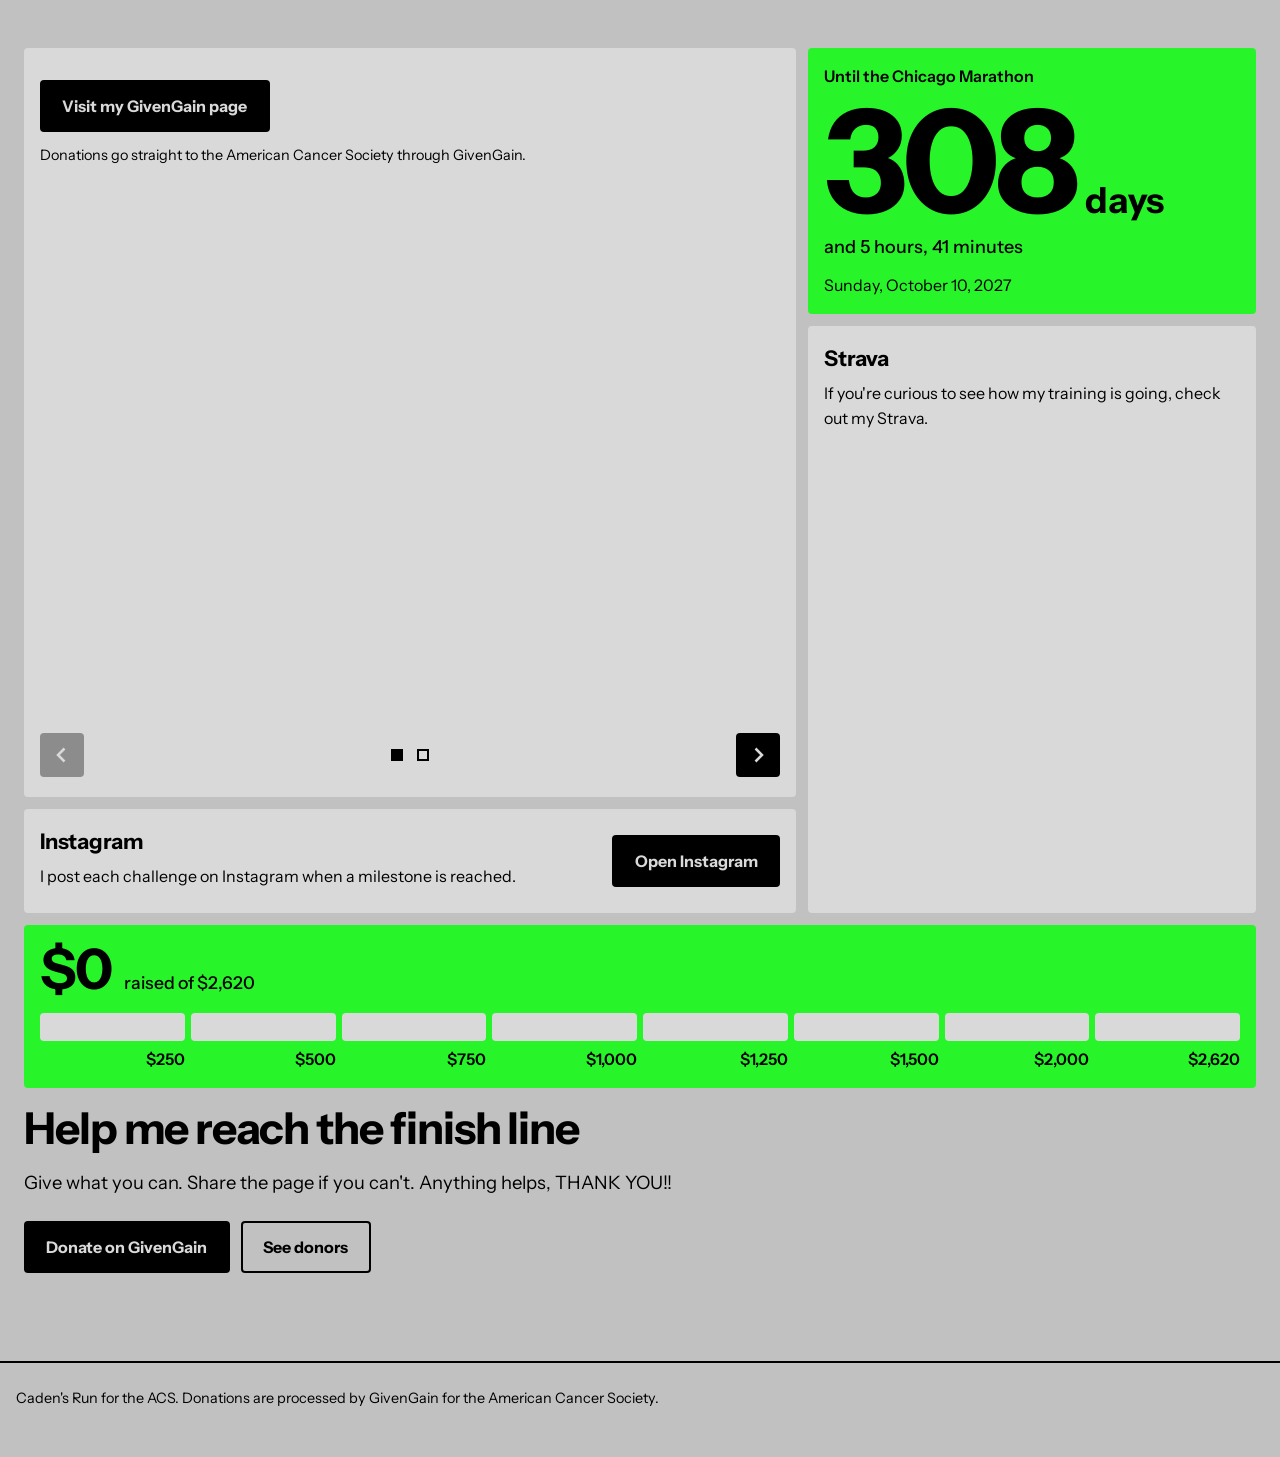
==== index.html @ f699114c "donor link, remove comments" ====
<!DOCTYPE html>
<html lang="en">
<head>
  <meta charset="utf-8">
  <meta name="viewport" content="width=device-width, initial-scale=1">
  <title>Caden's Run for the ACS</title>
  <meta name="description" content="I'm running the 2027 Chicago Marathon to raise money for the American Cancer Society. Help me go the distance.">
  <meta name="theme-color" content="#C1C1C1">
  <link rel="preconnect" href="https://fonts.googleapis.com">
  <link rel="preconnect" href="https://fonts.gstatic.com" crossorigin>
  <link href="https://fonts.googleapis.com/css2?family=Instrument+Sans:wght@400;500;600;700&display=swap" rel="stylesheet">
  <link rel="icon" href="assets/images/icons/snail_favicon.png" type="image/png">
  <link rel="stylesheet" href="css/styles.css">
</head>
<body>
  <main id="top">
    <h1 class="sr">Caden's Run for the ACS</h1>

    <div class="dash" id="dash">

      <section class="panel olive countdown" aria-label="Countdown to race day">
        <p class="cd-label">Until the Chicago Marathon</p>
        <p class="cd-days"><span id="cd-days">0</span> <span class="cd-unit" id="cd-unit">days</span></p>
        <p class="cd-rest" id="cd-rest"></p>
        <p class="cd-date">Sunday, October 10, 2027</p>
      </section>

      <section class="panel carousel-panel" aria-label="Fundraiser and challenges">
        <div class="track" id="track" tabindex="0">

          <div class="slide slide-give" id="slide-give">
            <div class="widget">
              <givengain-project project-id="137724" theme="light" color-theme="emerald" api-url="https://partnerapi.givengain.com"></givengain-project>
            </div>
            <a class="btn" data-page href="#">Visit my GivenGain page</a>
            <p class="fine">Donations go straight to the American Cancer Society through GivenGain.</p>
          </div>

          <div class="slide slide-challenges" id="slide-challenges">
            <h2 class="slide-title">Milestone challenges</h2>
            <p class="slide-lead">Hit a number and I take on the challenge.</p>
            <ol class="clist" id="clist"></ol>
          </div>

        </div>
        <div class="carousel-controls" id="controls">
          <button type="button" class="ctl" id="prev" aria-label="Previous slide">
            <svg width="20" height="20" viewBox="0 0 20 20" aria-hidden="true"><path d="M12.5 3.5 6 10l6.5 6.5" fill="none" stroke="currentColor" stroke-width="2.5"/></svg>
          </button>
          <div class="dots" id="dots"></div>
          <button type="button" class="ctl" id="next" aria-label="Next slide">
            <svg width="20" height="20" viewBox="0 0 20 20" aria-hidden="true"><path d="M7.5 3.5 14 10l-6.5 6.5" fill="none" stroke="currentColor" stroke-width="2.5"/></svg>
          </button>
        </div>
      </section>

      <section class="panel olive progress" aria-labelledby="progress-h">
        <h2 class="sr" id="progress-h">Fundraising progress</h2>
        <p class="progress-top"><strong class="raised-amt" data-raised>$0</strong> <span class="raised-of">raised of <span data-goal>$0</span></span></p>
        <ol class="segments" id="segments"></ol>
        <div class="vwrap" id="vwrap" tabindex="0" role="region" aria-label="Milestone challenges and progress">
          <ol class="vlist" id="vlist"></ol>
        </div>
      </section>

      <section class="panel feed strava" id="strava-panel" aria-labelledby="strava-h">
        <h2 class="feed-title" id="strava-h">Strava</h2>
        <p class="feed-note">If you're curious to see how my training is going, check out my Strava.</p>
        <div class="feed-embed" id="strava-embed"></div>
        <a class="feed-card" id="strava-card" href="#" target="_blank" rel="noopener">
          <span class="feed-card-title">Open Strava</span>
          <span class="feed-card-sub">My latest runs</span>
        </a>
      </section>

      <section class="panel insta" id="insta-panel" aria-labelledby="insta-h">
        <div class="insta-text">
          <h2 class="feed-title" id="insta-h">Instagram</h2>
          <p class="feed-note">I post each challenge on Instagram when a milestone is reached.</p>
          <p class="insta-setup" id="insta-setup"p>
        </div>
        <a class="btn" id="insta-btn" href="#" target="_blank" rel="noopener">Open Instagram</a>
      </section>

    </div>

    <section class="final">
      <h2>Help me reach the finish line</h2>
      <p>Give what you can. Share the page if you can't. Anything helps, THANK YOU!!</p>
      <a class="btn" data-donate href="#">Donate on GivenGain</a>
      <a class="btn btn-alt" data-page href="#">See donors</a>
    </section>
  </main>

  <footer>
    <p>Caden's Run for the ACS. Donations are processed by GivenGain for the American Cancer Society.</p>
  </footer>

  <script src="https://widgetplayground.givengain.com/givengain-widgets.js" defer></script>
  <script src="js/config.js"></script>
  <script src="js/main.js"></script>
</body>
</html>
---- css/styles.css ----
/* Colors and font come from the Figma file. */
:root {
  --olive: #27F52A;
  --grey: #C1C1C1;
  --panel: #D9D9D9;
  --ink: #000000;
  --gap: 0.75rem;
  --radius: 4px;
}

*, *::before, *::after { box-sizing: border-box; }
[hidden] { display: none !important; }

html { scroll-behavior: smooth; }
@media (prefers-reduced-motion: reduce) {
  html { scroll-behavior: auto; }
  *, *::before, *::after { transition: none !important; animation: none !important; }
}

body {
  margin: 0;
  background: var(--grey);
  color: var(--ink);
  font-family: "Instrument Sans", system-ui, -apple-system, "Segoe UI", Roboto, sans-serif;
  font-size: 1rem;
  line-height: 1.55;
  -webkit-text-size-adjust: 100%;
}

h1, h2, h3, p { margin: 0; }
a { color: inherit; }
img { display: block; max-width: 100%; }
ol { margin: 0; padding: 0; list-style: none; }
button { font: inherit; color: inherit; }

:focus-visible { outline: 3px solid var(--ink); outline-offset: 3px; }

/* One scrollbar style everywhere: black thumb, clear track.
   It matches the progress list on mobile and also reaches inside the GivenGain widget. */
.vwrap, .slide, givengain-project { scrollbar-color: var(--ink) transparent; }
givengain-project { --scrollbar-thumb: var(--ink); --scrollbar-track: transparent; }

.sr {
  position: absolute;
  width: 1px;
  height: 1px;
  overflow: hidden;
  clip: rect(0 0 0 0);
  white-space: nowrap;
}

main { max-width: 82rem; margin: 0 auto; padding: 3rem calc(var(--gap) * 2) calc(var(--gap) * 2); }

/* ---------- Dashboard grid (mobile: one column, in DOM order) ---------- */
.dash { display: grid; gap: var(--gap); grid-template-columns: minmax(0, 1fr); }
.panel { background: var(--panel); padding: 1rem; min-width: 0; }
.olive { background: var(--olive); }

/* ---------- Buttons ---------- */
.btn {
  display: inline-block;
  background: var(--ink);
  color: var(--panel);
  padding: 0.85rem 1.4rem;
  font-weight: 700;
  text-decoration: none;
  transition: background 0.15s, color 0.15s;
}
.btn:hover { background: var(--olive); color: var(--ink); }
.btn[aria-disabled="true"] { opacity: 0.4; cursor: not-allowed; }
.btn[aria-disabled="true"]:hover { background: var(--ink); color: var(--panel); }
.fine { margin-top: 0.75rem; font-size: 0.9rem; }

/* ---------- Countdown ---------- */
.countdown { display: flex; flex-direction: column; gap: 0.25rem; }
.cd-label { font-weight: 600; }
.cd-days {
  display: flex;
  align-items: baseline;
  gap: 0.6rem;
  font-weight: 700;
  font-size: clamp(5.5rem, 26vw, 9rem);
  line-height: 0.95;
  letter-spacing: -0.04em;
}
.cd-unit { font-size: clamp(1.5rem, 5vw, 2.25rem); letter-spacing: -0.01em; }
.cd-rest { font-size: 1.125rem; font-weight: 500; }
.cd-date { margin-top: 0.5rem; }

/* ---------- Carousel ---------- */
.carousel-panel { padding: 0; display: flex; flex-direction: column; }
.track {
  display: flex;
  overflow-x: auto;
  scroll-snap-type: x mandatory;
  scrollbar-width: none;
  overscroll-behavior-x: contain;
}
.track::-webkit-scrollbar { display: none; }
.slide {
  flex: 0 0 100%;
  min-width: 0;
  padding: 1rem;
  scroll-snap-align: start;
  scroll-snap-stop: always;
}
.widget { margin-bottom: 1rem; }
givengain-project { display: block; }

.slide-title { font-size: clamp(1.6rem, 4vw, 2.1rem); font-weight: 700; letter-spacing: -0.02em; line-height: 1.1; }
.slide-lead { margin-top: 0.35rem; }

.clist { margin-top: 1rem; }
.citem {
  display: grid;
  grid-template-columns: 5.5rem minmax(0, 1fr);
  gap: 1rem;
  padding: 0.9rem 0;
  border-top: 2px solid var(--ink);
}
.c-amount { font-size: 1.35rem; font-weight: 700; line-height: 1.2; }
.c-title { font-weight: 700; }
.c-status { margin-top: 0.2rem; font-weight: 600; }

.carousel-controls { display: flex; align-items: center; justify-content: space-between; padding: 0.5rem 1rem 1rem; }
.ctl {
  display: grid;
  place-items: center;
  width: 2.75rem;
  height: 2.75rem;
  padding: 0;
  border: 0;
  background: var(--ink);
  color: var(--panel);
  cursor: pointer;
}
.ctl:hover:not(:disabled) { background: var(--olive); color: var(--ink); }
.ctl:disabled { opacity: 0.35; cursor: default; }
.dots { display: flex; gap: 0.15rem; }
.dot { position: relative; width: 1.5rem; height: 1.5rem; padding: 0; border: 0; background: none; cursor: pointer; }
.dot::before { content: ""; position: absolute; inset: 0.375rem; border: 2px solid var(--ink); }
.dot[aria-current="true"]::before { background: var(--ink); }

/* The challenges slide is desktop only. On mobile the progress bar lists them. */
.slide-challenges { display: none; }

/* ---------- Progress ---------- */
.progress-top { display: flex; align-items: baseline; flex-wrap: wrap; gap: 0.2rem 0.75rem; margin-bottom: 1rem; }
.raised-amt { font-size: clamp(2.5rem, 9vw, 3.5rem); font-weight: 700; letter-spacing: -0.03em; line-height: 1; }
.raised-of { font-weight: 500; font-size: 1.1rem; }

.segments { display: none; }

.vwrap { max-height: 28rem; overflow-y: auto; padding-right: 0.5rem; }
.vlist { display: flex; flex-direction: column; }
.vitem { display: grid; grid-template-columns: 1.25rem minmax(0, 1fr); gap: 1rem; padding-bottom: 0.375rem; }
.rail { position: relative; min-height: 6rem; background: var(--panel); }
.rail-fill { position: absolute; top: 0; left: 0; right: 0; height: 0; background: var(--ink); transition: height 0.9s ease-out; }
.v-body { padding-bottom: 1rem; }
.v-amount { font-size: 1.5rem; font-weight: 700; line-height: 1.1; letter-spacing: -0.01em; }
.v-title { margin-top: 0.15rem; font-size: 1.125rem; font-weight: 700; }
.v-desc { margin-top: 0.15rem; }
.v-status { margin-top: 0.35rem; font-weight: 600; }

/* ---------- Strava ---------- */
.feed-title { font-size: 1.35rem; font-weight: 700; letter-spacing: -0.01em; }
.feed-note { margin-top: 0.35rem; }
.feed-embed { margin-top: 0.75rem; }
.feed-embed:empty { display: none; }
.feed-embed iframe { display: block; width: 100%; border: 0; }
.feed-card {
  display: flex;
  flex-direction: column;
  gap: 0.15rem;
  margin-top: 1rem;
  padding: 1rem;
  background: var(--ink);
  color: var(--panel);
  text-decoration: none;
  transition: background 0.15s, color 0.15s;
}
.feed-card:hover { background: var(--olive); color: var(--ink); }
.feed-card-title { font-size: 1.25rem; font-weight: 700; }
.feed.has-embed .feed-card { display: none; }

/* ---------- Instagram button ---------- */
.insta { display: flex; flex-wrap: wrap; align-items: center; justify-content: space-between; gap: 1rem; }
.insta-text { flex: 1 1 16rem; min-width: 0; }
.insta-setup { margin-top: 0.5rem; font-weight: 600; }

/* ---------- Closing ---------- */
.story, .final { max-width: 46rem; margin: 0 auto; padding: 3.5rem 1rem; }
.story h2, .final h2 { margin-bottom: 1rem; font-size: clamp(1.9rem, 5vw, 2.75rem); font-weight: 700; letter-spacing: -0.025em; line-height: 1.1; }
.story p { font-size: 1.15rem; max-width: 40rem; }
.final p { margin-bottom: 1.5rem; font-size: 1.15rem; }
.final { padding-top: 1rem; padding-bottom: 4rem; }

footer { max-width: 82rem; margin: 0 auto; padding: 1.5rem 1rem 3rem; font-size: 0.9rem; border-top: 2px solid var(--ink); }

/* ---------- Desktop: your Figma layout ---------- */
@media (min-width: 70rem) {
  .dash {
    grid-template-columns: minmax(0, 1fr) 28rem;
    grid-template-rows: auto 1fr auto auto;
    grid-template-areas:
      "carousel countdown"
      "carousel strava"
      "insta    strava"
      "progress progress";
  }
  .dash.no-insta {
    grid-template-rows: auto 1fr auto;
    grid-template-areas:
      "carousel countdown"
      "carousel strava"
      "progress progress";
  }
  .countdown { grid-area: countdown; }
  .carousel-panel { grid-area: carousel; position: relative; min-height: 34rem; }
  .strava { grid-area: strava; }
  .insta { grid-area: insta; }
  .progress { grid-area: progress; }

  /* The carousel fills its grid area without making the rows taller. */
  .track { position: absolute; inset: 0 0 4.25rem 0; }
  .slide { overflow-y: auto; }
  .carousel-controls { position: absolute; left: 0; right: 0; bottom: 0; height: 4.25rem; padding-top: 0; }
  .slide-challenges { display: block; }

  /* Segmented bar replaces the vertical list. Challenges stay in the carousel. */
  .segments { display: flex; gap: 0.375rem; }
  .seg { flex: 1 1 0; min-width: 0; }
  .seg-bar { height: 1.75rem; background: var(--panel); }
  .seg-fill { height: 100%; width: 0; background: var(--ink); transition: width 0.9s ease-out; }
  .seg-label { display: block; margin-top: 0.4rem; text-align: right; font-weight: 600; }
  .vwrap { display: none; }
}

/* ---------- Slightly rounded corners ---------- */
.panel, .btn, .ctl, .feed-card, .seg-bar, .seg-fill, .rail, .rail-fill, .feed-embed iframe { border-radius: var(--radius); }

/* Final section sits on the left edge, in line with the panels. */
.final { margin: 0; padding-left: 0; padding-right: 0; text-align: left; }

/* The track only moves sideways. */
.track { overflow-y: hidden; }
@media (min-width: 70rem) { .track { overflow-y: hidden; } }

/* ---------- Secondary button ---------- */
.btn-alt { background: transparent; color: var(--ink); box-shadow: inset 0 0 0 2px var(--ink); }
.btn-alt:hover { background: var(--ink); color: var(--panel); }
.final .btn + .btn { margin-left: 0.5rem; }
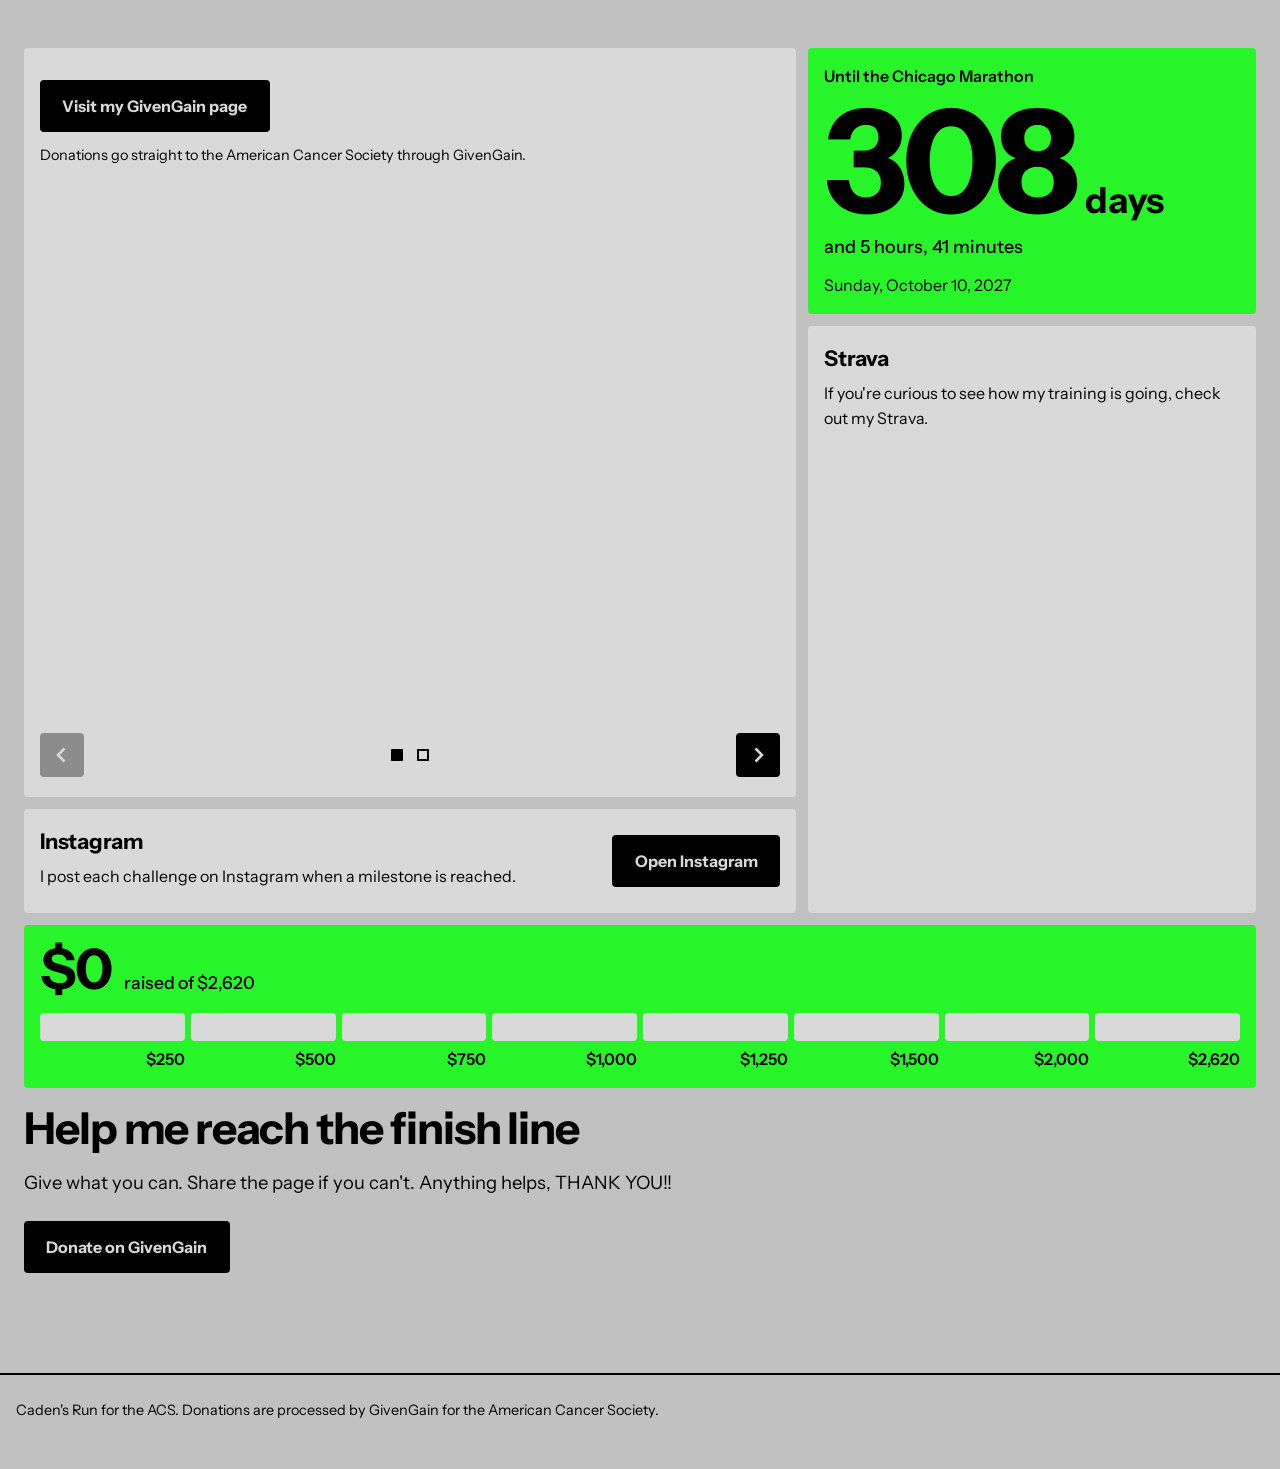
==== commit 1f5bca56: "button beat me tonight" ====
--- a/index.html
+++ b/index.html
@@ -88,7 +88,6 @@
       <h2>Help me reach the finish line</h2>
       <p>Give what you can. Share the page if you can't. Anything helps, THANK YOU!!</p>
       <a class="btn" data-donate href="#">Donate on GivenGain</a>
-      <a class="btn btn-alt" data-page href="#">See donors</a>
     </section>
   </main>
 
--- a/css/styles.css
+++ b/css/styles.css
@@ -246,7 +246,4 @@
 .track { overflow-y: hidden; }
 @media (min-width: 70rem) { .track { overflow-y: hidden; } }
 
-/* ---------- Secondary button ---------- */
-.btn-alt { background: transparent; color: var(--ink); box-shadow: inset 0 0 0 2px var(--ink); }
-.btn-alt:hover { background: var(--ink); color: var(--panel); }
-.final .btn + .btn { margin-left: 0.5rem; }
+.final .btn { margin: 0 0.75rem 0.75rem 0; }
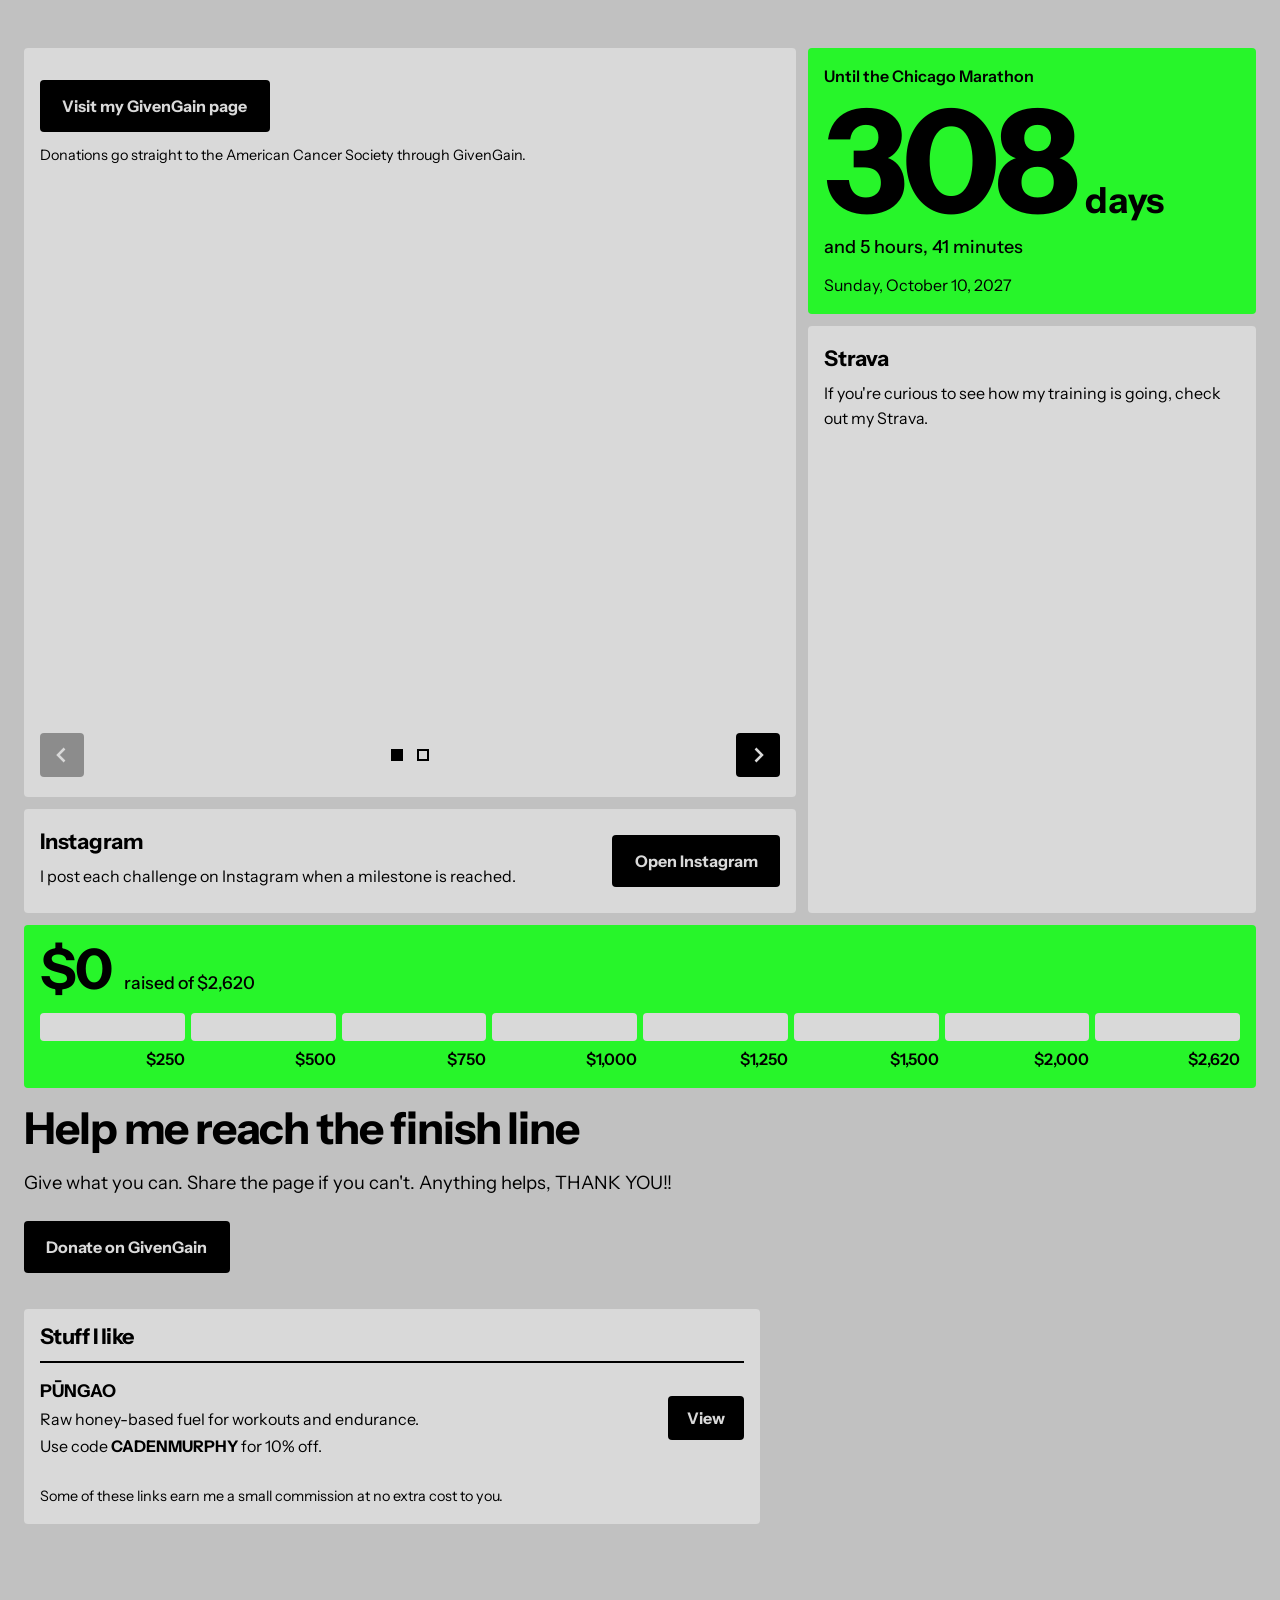
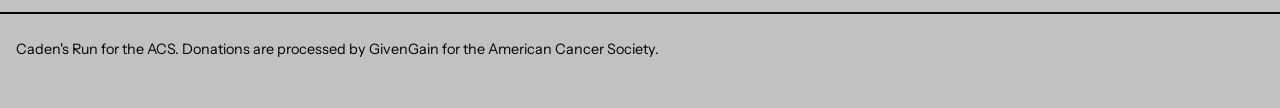
==== commit d798650f: "affiliations Co-Authored-By: Claude Sonnet 5.5 <noreply@anthropic.com> Claude-Session: https://claud" ====
--- a/index.html
+++ b/index.html
@@ -88,6 +88,13 @@
       <h2>Help me reach the finish line</h2>
       <p>Give what you can. Share the page if you can't. Anything helps, THANK YOU!!</p>
       <a class="btn" data-donate href="#">Donate on GivenGain</a>
+
+      <section class="panel stuff" id="stuff" aria-labelledby="stuff-h" hidden>
+        <h2 class="feed-title" id="stuff-h">Stuff I like</h2>
+        <ul class="aff-list" id="stuff-list"></ul>
+        <p class="disclosure" id="stuff-disclosure">Some of these links earn me a small commission at no extra cost to you.</p>
+        <p class="disclosure" id="stuff-note" hidden></p>
+      </section>
     </section>
   </main>
 
--- a/css/styles.css
+++ b/css/styles.css
@@ -247,3 +247,16 @@
 @media (min-width: 70rem) { .track { overflow-y: hidden; } }
 
 .final .btn { margin: 0 0.75rem 0.75rem 0; }
+
+/* ---------- Stuff I like ---------- */
+.stuff { margin-top: 1.5rem; max-width: 52rem; }
+.stuff .feed-title { margin: 0; font-size: 1.35rem; }
+.stuff p { margin: 0; max-width: none; font-size: 1rem; }
+.aff-list { margin: 0.75rem 0 0; padding: 0; list-style: none; }
+.aff-item { display: flex; justify-content: space-between; align-items: center; gap: 1rem; padding: 0.9rem 0; border-top: 2px solid var(--ink); }
+.aff-text { min-width: 0; }
+.stuff .aff-name { font-weight: 700; font-size: 1.1rem; }
+.stuff .aff-desc, .stuff .aff-code { margin-top: 0.15rem; }
+.aff-item .btn { flex: none; padding: 0.6rem 1.2rem; margin: 0; }
+.stuff .disclosure { margin-top: 0.75rem; font-size: 0.9rem; }
+.stuff .disclosure + .disclosure { margin-top: 0.25rem; }
